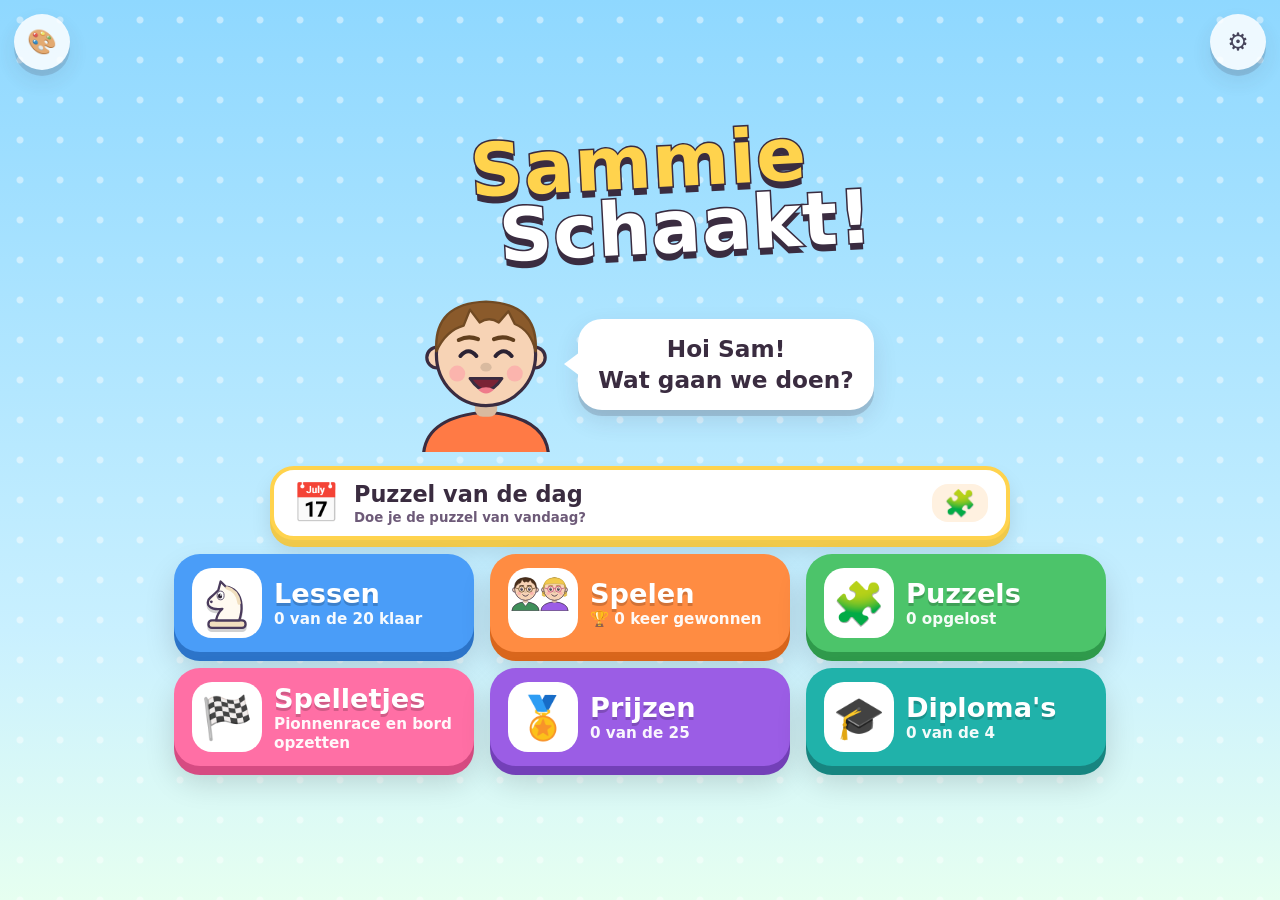
==== index.html @ c8fcab2c "Sammie Schaakt! - schaakapp voor Sam Lessen, puzzels, spelletjes en potjes tegen de familie. Werkt o" ====
<!doctype html>
<html lang="nl">
<head>
  <meta charset="utf-8">
  <meta name="viewport" content="width=device-width, initial-scale=1, maximum-scale=1, user-scalable=no, viewport-fit=cover">
  <meta name="theme-color" content="#5bc0eb">
  <!-- Niks van internet laden: alles staat in deze map -->
  <meta http-equiv="Content-Security-Policy" content="default-src 'self'; img-src 'self' data: blob:; style-src 'self' 'unsafe-inline'; script-src 'self'; connect-src 'none'">
  <title>Sammie Schaakt!</title>
  <link rel="icon" href="img/icon.svg" type="image/svg+xml">
  <link rel="manifest" href="manifest.json">
  <!-- iPad: als app op het beginscherm -->
  <link rel="apple-touch-icon" href="img/icon-180.png">
  <meta name="apple-mobile-web-app-capable" content="yes">
  <meta name="mobile-web-app-capable" content="yes">
  <meta name="apple-mobile-web-app-title" content="Schaakt!">
  <meta name="apple-mobile-web-app-status-bar-style" content="default">
  <!-- niet opnemen in zoekmachines -->
  <meta name="robots" content="noindex, nofollow">
  <link rel="stylesheet" href="css/style.css">
</head>
<body>
  <div id="app"></div>

  <script src="js/chess.js"></script>
  <script src="js/ai.js"></script>
  <script src="js/pieces.js"></script>
  <script src="js/avatars.js"></script>
  <script src="js/sound.js"></script>
  <script src="js/board.js"></script>
  <script src="js/family.js"></script>
  <script src="js/lessons.js"></script>
  <script src="js/puzzles.js"></script>
  <script src="js/app.js"></script>
  <script src="js/editor.js"></script>
  <script src="js/parents.js"></script>
  <script src="js/extras.js"></script>
  <script src="js/main.js"></script>
</body>
</html>
---- css/style.css ----
/* =========================================================
   Sammie Schaakt! - vormgeving
   ========================================================= */
:root {
  --ink: #3a2c40;
  --ink-soft: #6d5a78;
  --sky1: #8fd8ff;
  --sky2: #c9f0ff;
  --paper: #fffdf7;
  --green: #4cc46a;
  --green-d: #2f9a4b;
  --blue: #4a9df8;
  --blue-d: #2c74c9;
  --orange: #ff8c42;
  --orange-d: #d9661c;
  --red: #ff5d6c;
  --red-d: #cf3443;
  --yellow: #ffd34d;
  --grey: #c9c2d3;
  --grey-d: #9c93aa;
  --light-sq: #fff1d0;
  --dark-sq: #7fc26d;
  --frame: #8a5a3c;
  --radius: 22px;
  --shadow: 0 6px 0 rgba(58, 44, 64, .18), 0 10px 24px rgba(58, 44, 64, .12);
  font-family: "Nunito", "Varela Round", "Arial Rounded MT Bold", "Segoe UI", system-ui, sans-serif;
  color: var(--ink);
  -webkit-tap-highlight-color: transparent;
}

* { box-sizing: border-box; }
html, body { margin: 0; height: 100%; }
body {
  background:
    radial-gradient(circle at 20px 20px, rgba(255, 255, 255, .45) 3px, transparent 4px) 0 0 / 40px 40px,
    linear-gradient(180deg, var(--sky1), var(--sky2) 70%, #e6fff0);
  background-attachment: fixed;
  overscroll-behavior: none;
  user-select: none;
  -webkit-user-select: none;
  touch-action: manipulation;
}
button { font: inherit; color: inherit; cursor: pointer; border: 0; background: none; touch-action: manipulation; }
button:disabled { opacity: .45; cursor: default; }

.screen {
  min-height: 100vh;
  min-height: 100dvh;
  padding: max(12px, env(safe-area-inset-top)) 16px max(16px, env(safe-area-inset-bottom));
  display: flex;
  flex-direction: column;
}

/* ---------- algemene knoppen ---------- */
.btn {
  padding: 14px 26px;
  border-radius: 18px;
  font-weight: 900;
  font-size: 1.25rem;
  color: #fff;
  background: var(--c, var(--blue));
  box-shadow: 0 6px 0 var(--cd, var(--blue-d));
  transition: transform .08s, box-shadow .08s;
  text-shadow: 0 2px 0 rgba(0, 0, 0, .15);
}
.btn:active { transform: translateY(5px); box-shadow: 0 1px 0 var(--cd, var(--blue-d)); }
.btn.green { --c: var(--green); --cd: var(--green-d); }
.btn.blue { --c: var(--blue); --cd: var(--blue-d); }
.btn.orange { --c: var(--orange); --cd: var(--orange-d); }
.btn.red { --c: var(--red); --cd: var(--red-d); }
.btn.grey { --c: var(--grey); --cd: var(--grey-d); color: var(--ink); text-shadow: none; }
.btn.huge { font-size: 1.6rem; padding: 18px 40px; }
.pulse { animation: pulse 1.2s ease-in-out infinite; }
@keyframes pulse { 50% { transform: scale(1.07); } }

.round-btn, .corner-btn {
  width: 56px; height: 56px;
  border-radius: 50%;
  background: #fff;
  font-size: 1.8rem;
  font-weight: 900;
  box-shadow: var(--shadow);
  flex: none;
}
.round-btn:active, .corner-btn:active { transform: translateY(3px); }
.corner-btn { position: absolute; top: 14px; right: 14px; font-size: 1.5rem; opacity: .85; }

.topbar { display: flex; align-items: center; gap: 14px; margin-bottom: 12px; }
.topbar .title {
  flex: 1;
  text-align: center;
  font-size: clamp(1.2rem, 3.2vw, 1.9rem);
  font-weight: 900;
  color: #fff;
  text-shadow: 0 3px 0 rgba(44, 116, 201, .55);
}
.spacer { width: 56px; flex: none; }

.bubble {
  position: relative;
  background: #fff;
  border-radius: 24px;
  padding: 14px 20px;
  font-size: clamp(1.1rem, 2.4vw, 1.45rem);
  font-weight: 800;
  line-height: 1.35;
  box-shadow: var(--shadow);
}

.bob { animation: bob 2.6s ease-in-out infinite; }
@keyframes bob { 50% { transform: translateY(-8px); } }
.shake { animation: shake .45s; }
@keyframes shake { 20%, 60% { transform: translateX(-8px) rotate(-3deg); } 40%, 80% { transform: translateX(8px) rotate(3deg); } }

/* ---------- HOME ---------- */
.home { align-items: center; justify-content: center; gap: 18px; position: relative; text-align: center; }
.logo { margin: 0; line-height: .9; transform: rotate(-3deg); }
.logo span { display: block; font-size: clamp(3rem, 11vw, 6rem); font-weight: 900; letter-spacing: 1px; }
.logo .l1 { color: var(--yellow); -webkit-text-stroke: 3px var(--ink); paint-order: stroke fill; text-shadow: 0 7px 0 var(--ink); }
.logo .l2 { color: #fff; -webkit-text-stroke: 3px var(--ink); paint-order: stroke fill; text-shadow: 0 7px 0 var(--ink); margin-left: 1.2em; }
.hero { display: flex; align-items: center; gap: 12px; }
.hero-avatar { width: clamp(130px, 22vw, 200px); }
.hero-bubble::before {
  content: ""; position: absolute; left: -14px; top: 50%; margin-top: -12px;
  border: 12px solid transparent; border-right: 16px solid #fff; border-left: 0;
}
.home-buttons { display: flex; gap: 22px; flex-wrap: wrap; justify-content: center; }
.big-btn {
  display: flex; align-items: center; gap: 16px;
  min-width: min(340px, 90vw);
  padding: 18px 26px;
  border-radius: 30px;
  color: #fff;
  background: var(--c);
  box-shadow: 0 9px 0 var(--cd), 0 16px 30px rgba(0, 0, 0, .15);
  transition: transform .08s, box-shadow .08s;
  text-align: left;
}
.big-btn:active { transform: translateY(7px); box-shadow: 0 2px 0 var(--cd); }
.big-btn.blue { --c: var(--blue); --cd: var(--blue-d); }
.big-btn.orange { --c: var(--orange); --cd: var(--orange-d); }
.big-icon { width: 92px; height: 92px; background: #fff; border-radius: 24px; padding: 6px; flex: none; }
.big-icon.duo { display: flex; padding: 4px 0; }
.big-icon.duo > div { width: 50%; }
.big-icon.duo > div:last-child { margin-left: -6px; }
.big-text b { display: block; font-size: 2.2rem; font-weight: 900; text-shadow: 0 3px 0 rgba(0, 0, 0, .18); }
.big-text small { font-size: 1.05rem; font-weight: 800; opacity: .95; }

/* ---------- LESSEN-KAART ---------- */
.lesson-grid {
  display: grid;
  grid-template-columns: repeat(auto-fill, minmax(150px, 1fr));
  gap: 18px;
  max-width: 1000px;
  width: 100%;
  margin: 0 auto;
  padding-bottom: 30px;
}
.lesson-tile {
  position: relative;
  background: #fff;
  border-radius: var(--radius);
  padding: 14px 10px 12px;
  box-shadow: 0 7px 0 #d9cde6, 0 12px 20px rgba(0, 0, 0, .1);
  display: flex; flex-direction: column; align-items: center; gap: 4px;
  transition: transform .08s;
}
.lesson-tile:active { transform: translateY(5px); }
.lesson-tile .num {
  position: absolute; top: -10px; left: -6px;
  width: 38px; height: 38px; border-radius: 50%;
  background: var(--blue); color: #fff; font-weight: 900; font-size: 1.2rem;
  display: grid; place-items: center; box-shadow: 0 3px 0 var(--blue-d);
}
.tile-icon { width: 78px; height: 78px; }
.tile-title { font-weight: 900; font-size: 1.1rem; min-height: 2.6em; display: grid; place-items: center; text-align: center; }
.tile-state { font-size: 1.6rem; }
.lesson-tile.done { background: #fff9dc; box-shadow: 0 7px 0 #f0c94a, 0 12px 20px rgba(0, 0, 0, .1); }
.lesson-tile.done .num { background: var(--yellow); color: var(--ink); box-shadow: 0 3px 0 #d6a91c; }
.lesson-tile.locked { filter: grayscale(.9); opacity: .6; }

/* ---------- LES ---------- */
.progress { width: 120px; height: 18px; background: rgba(255, 255, 255, .6); border-radius: 10px; overflow: hidden; flex: none; }
.progress-fill { height: 100%; background: var(--green); border-radius: 10px; transition: width .4s; width: 0; }
.lesson-body {
  flex: 1;
  display: grid;
  grid-template-columns: minmax(260px, 1fr) auto;
  gap: 22px;
  align-items: center;
  max-width: 1200px;
  width: 100%;
  margin: 0 auto;
}
.teacher-col { display: flex; flex-direction: column; gap: 22px; align-items: stretch; }
.teacher { display: flex; flex-direction: column; align-items: center; gap: 10px; }
.teacher-face {
  width: clamp(90px, 14vw, 150px); height: clamp(90px, 14vw, 150px);
  background: #fff; border-radius: 50%; padding: 12px; box-shadow: var(--shadow);
}
.teacher-bubble { width: 100%; min-height: 90px; }
.teacher-bubble::before {
  content: ""; position: absolute; top: -14px; left: 50%; margin-left: -12px;
  border: 12px solid transparent; border-bottom: 16px solid #fff; border-top: 0;
}
.teacher-bubble.happy { background: #e7ffe9; }
.teacher-bubble.happy::before { border-bottom-color: #e7ffe9; }
.teacher-bubble.oops { background: #fff0e6; }
.teacher-bubble.oops::before { border-bottom-color: #fff0e6; }
.actions { display: flex; justify-content: center; gap: 12px; min-height: 70px; align-items: center; }
.stage { display: flex; justify-content: center; align-items: center; }

/* quiz */
.quiz { display: flex; gap: 18px; flex-wrap: wrap; justify-content: center; max-width: 560px; }
.quiz-btn {
  min-width: 150px; padding: 18px 22px;
  background: #fff; border-radius: var(--radius);
  font-size: 1.6rem; font-weight: 900;
  box-shadow: 0 7px 0 #d9cde6, 0 12px 20px rgba(0, 0, 0, .1);
  display: flex; flex-direction: column; align-items: center; gap: 6px;
}
.quiz-btn:active { transform: translateY(5px); }
.quiz-piece { width: 90px; height: 90px; }
.quiz-btn.right { background: #d9ffd9; box-shadow: 0 7px 0 var(--green-d); transform: scale(1.08); }
.quiz-btn.wrong { background: #ffe1e1; }

/* ---------- BORD ---------- */
.board-wrap {
  --bs: min(calc(100vh - 120px), 58vw, 720px);
  position: relative;
  width: var(--bs);
  height: var(--bs);
  padding: calc(var(--bs) * .025);
  background: var(--frame);
  border-radius: 22px;
  box-shadow: 0 8px 0 #5f3c26, 0 18px 30px rgba(0, 0, 0, .2);
  flex: none;
}
.board {
  width: 100%; height: 100%;
  display: grid;
  grid-template-columns: repeat(8, 1fr);
  grid-template-rows: repeat(8, 1fr);
  border-radius: 12px;
  overflow: hidden;
}
.sq { position: relative; }
.sq.light { background: var(--light-sq); }
.sq.dark { background: var(--dark-sq); }
.sq.last::before { content: ""; position: absolute; inset: 0; background: rgba(255, 211, 77, .45); }
.sq.selected::before { content: ""; position: absolute; inset: 0; background: rgba(255, 211, 77, .85); }
.sq.marked::before { content: ""; position: absolute; inset: 0; background: rgba(74, 157, 248, .45); animation: glow 1.3s ease-in-out infinite; }
.sq.hint::after { content: ""; position: absolute; inset: 4%; border: 5px solid var(--yellow); border-radius: 14px; animation: glow 1s ease-in-out infinite; z-index: 3; box-shadow: 0 0 14px var(--yellow); }
.sq.in-check::before { content: ""; position: absolute; inset: 0; background: radial-gradient(circle, rgba(255, 60, 60, .9) 0%, rgba(255, 60, 60, .55) 45%, transparent 75%); animation: glow .9s ease-in-out infinite; }
@keyframes glow { 50% { opacity: .55; } }
.holder { position: absolute; inset: 0; }
.piece { position: absolute; inset: 0; padding: 5%; z-index: 2; will-change: transform; }
.piece-svg { width: 100%; height: 100%; display: block; filter: drop-shadow(0 3px 0 rgba(0, 0, 0, .18)); }
.dot { position: absolute; left: 35%; top: 35%; width: 30%; height: 30%; border-radius: 50%; background: rgba(58, 44, 64, .28); z-index: 1; }
.ring { position: absolute; inset: 4%; border-radius: 50%; border: 6px solid rgba(255, 93, 108, .75); z-index: 1; }
.star {
  position: absolute; inset: 0; display: grid; place-items: center;
  font-size: calc(var(--bs) * .085); color: var(--yellow);
  -webkit-text-stroke: 2px #c98a00; paint-order: stroke fill;
  animation: twinkle 1.4s ease-in-out infinite; z-index: 1;
}
@keyframes twinkle { 50% { transform: scale(1.15) rotate(8deg); } }
.burst { position: absolute; inset: 0; display: grid; place-items: center; font-size: calc(var(--bs) * .1); color: var(--yellow); z-index: 6; animation: burst .7s ease-out forwards; pointer-events: none; }
@keyframes burst { to { transform: scale(2.6) translateY(-30%); opacity: 0; } }
.coord { position: absolute; font-size: calc(var(--bs) * .022); font-weight: 900; opacity: .55; z-index: 1; }
.coord.rank { top: 3px; left: 4px; }
.coord.file { bottom: 2px; right: 5px; }
.sq.light .coord { color: #5d9a4e; }
.sq.dark .coord { color: #fff6dc; }

.banner {
  position: absolute; left: 50%; top: 42%;
  transform: translate(-50%, -50%) scale(.6);
  opacity: 0; pointer-events: none;
  z-index: 20;
  background: #fff; border-radius: 22px; padding: 14px 24px;
  font-size: clamp(1.1rem, 2.6vw, 1.6rem); font-weight: 900; text-align: center;
  box-shadow: var(--shadow);
  width: max-content; max-width: 90%;
  transition: transform .25s cubic-bezier(.3, 1.6, .5, 1), opacity .2s;
}
.banner.show { opacity: 1; transform: translate(-50%, -50%) scale(1); }
.banner.warn { background: var(--red); color: #fff; }
.banner.good { background: #e7ffe9; }

/* ---------- TEGENSTANDER KIEZEN ---------- */
.opp-grid {
  display: grid;
  grid-template-columns: repeat(auto-fill, minmax(210px, 1fr));
  gap: 22px;
  max-width: 1100px; width: 100%; margin: 0 auto; padding-bottom: 30px;
}
.opp-card {
  background: #fff; border-radius: 28px; padding: 18px 14px 16px;
  box-shadow: 0 8px 0 #d9cde6, 0 14px 24px rgba(0, 0, 0, .12);
  display: flex; flex-direction: column; align-items: center; gap: 6px; text-align: center;
  transition: transform .08s;
}
.opp-card:not(.soon):active { transform: translateY(6px); }
.opp-avatar { width: 150px; }
.opp-name { font-size: 1.9rem; font-weight: 900; }
.opp-stars { color: var(--yellow); font-size: 1.6rem; -webkit-text-stroke: 1.5px #c98a00; letter-spacing: 2px; }
.opp-stars span { color: #eee; -webkit-text-stroke: 1.5px #ccc; }
.opp-intro { font-weight: 700; color: var(--ink-soft); font-size: 1.05rem; }
.opp-wins { font-weight: 900; font-size: 1.2rem; margin-top: 4px; }
.opp-card.soon { opacity: .7; background: rgba(255, 255, 255, .6); box-shadow: none; border: 4px dashed rgba(255, 255, 255, .9); }
.opp-avatar.mystery {
  width: 150px; height: 165px; display: grid; place-items: center;
  font-size: 5rem; font-weight: 900; color: #fff; background: var(--grey); border-radius: 50% 50% 40% 40%;
}

/* ---------- POTJE ---------- */
.game-body {
  flex: 1;
  display: grid;
  grid-template-columns: auto minmax(240px, 380px);
  grid-template-rows: auto 1fr;
  grid-template-areas: "board opp" "board me";
  gap: 18px 26px;
  justify-content: center;
  align-items: start;
}
.board-zone { grid-area: board; }
.opp-side { grid-area: opp; }
.me-side { grid-area: me; align-self: end; }
.game .board-wrap { --bs: min(calc(100vh - 110px), calc(100vw - 320px), 760px); }
.side { display: flex; flex-direction: column; gap: 14px; }
.player-card {
  display: flex; align-items: center; gap: 12px;
  background: #fff; border-radius: 26px; padding: 10px 16px 10px 10px; box-shadow: var(--shadow);
}
.pc-avatar { width: 96px; flex: none; }
.pc-name { font-size: 1.6rem; font-weight: 900; }
.captured { display: flex; flex-wrap: wrap; min-height: 30px; }
.captured span { width: 28px; height: 28px; margin-right: -6px; }
.opp-bubble { opacity: 0; transform: scale(.7); transition: all .25s cubic-bezier(.3, 1.6, .5, 1); transform-origin: 30px 0; }
.opp-bubble.show { opacity: 1; transform: scale(1); }
.opp-bubble::before {
  content: ""; position: absolute; top: -14px; left: 40px;
  border: 12px solid transparent; border-bottom: 16px solid #fff; border-top: 0;
}
.turn { text-align: center; font-weight: 900; font-size: 1.35rem; padding: 10px; border-radius: 16px; background: rgba(255, 255, 255, .7); }
.turn.mine { background: var(--green); color: #fff; animation: pulse 1.6s ease-in-out infinite; }
.turn.wait { background: rgba(255, 255, 255, .7); }
.game-buttons { display: grid; grid-template-columns: repeat(3, 1fr); gap: 10px; }
.tool {
  background: #fff; border-radius: 20px; padding: 10px 4px 8px;
  font-weight: 900; font-size: 1.05rem;
  box-shadow: 0 6px 0 #d9cde6;
  display: flex; flex-direction: column; align-items: center;
}
.tool:active:not(:disabled) { transform: translateY(5px); box-shadow: 0 1px 0 #d9cde6; }
.tool .ti { font-size: 1.9rem; }

/* ---------- POP-UP ---------- */
.modal-back {
  position: fixed; inset: 0; z-index: 100;
  background: rgba(58, 44, 64, .45);
  display: grid; place-items: center; padding: 16px;
  animation: fade .2s;
}
@keyframes fade { from { opacity: 0; } }
.modal {
  background: var(--paper); border-radius: 30px; padding: 26px 28px;
  max-width: 520px; width: 100%; text-align: center;
  box-shadow: 0 10px 0 rgba(0, 0, 0, .2);
  animation: popin .35s cubic-bezier(.3, 1.6, .5, 1);
  max-height: 94vh; overflow: auto;
}
@keyframes popin { from { transform: scale(.6); opacity: 0; } }
.modal h2 { font-size: 2rem; margin: 6px 0 10px; }
.modal p { font-size: 1.2rem; font-weight: 700; }
.modal .quote { font-style: italic; color: var(--ink-soft); }
.modal-buttons { display: flex; flex-direction: column; gap: 14px; margin-top: 16px; }
.trophy { font-size: 5rem; animation: bob 1.5s ease-in-out infinite; }
.sticker { width: 130px; height: 130px; margin: 0 auto; background: var(--yellow); border-radius: 50%; padding: 14px; box-shadow: 0 6px 0 #d6a91c; animation: bob 1.5s ease-in-out infinite; }
.modal-avatar { width: 120px; margin: 0 auto; }
.text-input {
  font: inherit; font-size: 1.5rem; font-weight: 800;
  padding: 10px 16px; border-radius: 14px; border: 3px solid var(--grey);
  width: 100%; max-width: 260px; text-align: center; user-select: text; -webkit-user-select: text;
}
.text-input.wrong { border-color: var(--red); animation: shake .4s; }

/* ---------- INSTELLINGEN ---------- */
.settings-body { max-width: 640px; width: 100%; margin: 0 auto; display: flex; flex-direction: column; gap: 16px; }
.card { background: #fff; border-radius: 22px; padding: 16px 22px; box-shadow: var(--shadow); }
.card h3 { margin: 0 0 10px; font-size: 1.4rem; }
.card label { display: block; font-weight: 800; font-size: 1.15rem; margin: 8px 0; }
.card .text-input { max-width: 100%; text-align: left; margin-top: 6px; }
.toggle input { width: 26px; height: 26px; vertical-align: middle; margin-right: 10px; }
.small { font-size: .95rem; color: var(--ink-soft); font-weight: 600; }
.card ul { font-weight: 700; padding-left: 22px; }


/* ---------- confetti ---------- */
.confetti { position: fixed; inset: 0; pointer-events: none; z-index: 200; overflow: hidden; }
.confetti i { position: absolute; top: -20px; width: 12px; height: 16px; animation: fall linear forwards; }
@keyframes fall { to { transform: translate(var(--x), 110vh) rotate(var(--r)); } }

/* ---------- STAAND scherm (tablet rechtop / telefoon) ---------- */
@media (orientation: portrait) {
  .lesson-body {
    grid-template-columns: 1fr;
    grid-template-areas: "teacher" "stage" "actions";
    align-content: start;
    gap: 14px;
  }
  .teacher-col { display: contents; }
  .teacher { grid-area: teacher; flex-direction: row; align-items: center; }
  .teacher-face { width: 90px; height: 90px; flex: none; }
  .teacher-bubble::before { top: 50%; left: -14px; margin: -12px 0 0; border: 12px solid transparent; border-right: 16px solid #fff; border-left: 0; }
  .teacher-bubble.happy::before { border-right-color: #e7ffe9; border-bottom-color: transparent; }
  .teacher-bubble.oops::before { border-right-color: #fff0e6; border-bottom-color: transparent; }
  .stage { grid-area: stage; }
  .actions { grid-area: actions; }
  .board-wrap { --bs: min(calc(100vw - 32px), calc(100vh - 330px), 720px); }

  .game-body {
    grid-template-columns: 1fr;
    grid-template-rows: auto auto auto;
    grid-template-areas: "opp" "board" "me";
    justify-items: center;
    gap: 12px;
  }
  .game .board-wrap { --bs: min(calc(100vw - 32px), calc(100vh - 400px), 760px); }
  .side { width: 100%; max-width: 760px; }
  .opp-side { flex-direction: row; align-items: center; }
  .opp-side .player-card { flex: none; }
  .opp-bubble { flex: 1; }
  .opp-bubble::before { top: 50%; left: -14px; margin-top: -12px; border: 12px solid transparent; border-right: 16px solid #fff; border-left: 0; }
  .me-side { display: grid; grid-template-columns: auto 1fr; grid-template-areas: "card buttons" "turn turn"; }
  .me-side .player-card { grid-area: card; }
  .me-side .game-buttons { grid-area: buttons; }
  .me-side .turn { grid-area: turn; }
  .pc-avatar { width: 70px; }
}

@media (max-height: 560px) and (orientation: landscape) {
  .logo span { font-size: 3rem; }
  .hero-avatar { width: 110px; }
}

/* =========================================================
   Uitbreiding: werelden, puzzels, prijzen, ladder
   ========================================================= */
.big-btn.green { --c: var(--green); --cd: var(--green-d); }
.big-btn.purple { --c: #9b5de5; --cd: #7340b8; }
.big-icon.emoji { display: grid; place-items: center; font-size: 3.4rem; }
.home-buttons { display: grid; grid-template-columns: repeat(2, minmax(0, 360px)); gap: 20px; }
.home-buttons .big-btn { min-width: 0; }
@media (max-width: 640px) { .home-buttons { grid-template-columns: 1fr; } }

/* werelden */
.worlds { max-width: 1000px; width: 100%; margin: 0 auto; display: flex; flex-direction: column; gap: 26px; padding-bottom: 30px; }
.world-title {
  margin: 0 0 14px; display: flex; align-items: center; gap: 12px; flex-wrap: wrap;
  color: #fff; font-size: 1.6rem; font-weight: 900;
  background: var(--wc); border-radius: 20px; padding: 10px 18px;
  box-shadow: 0 6px 0 rgba(0, 0, 0, .18);
}
.world-title span { background: #fff; color: var(--wc); border-radius: 12px; padding: 2px 12px; font-size: 1.1rem; }
.world-title small { margin-left: auto; font-size: 1.1rem; }
.world .lesson-grid { padding-bottom: 0; }
.world .lesson-tile .num { background: var(--wc); box-shadow: 0 3px 0 rgba(0, 0, 0, .2); }
.world-unlock { background: #fff6d6; border-radius: 14px; padding: 8px 12px; }

/* puzzels */
.puzzle-stars { display: flex; gap: 4px; font-size: 1.9rem; color: rgba(255, 255, 255, .8); flex: none; }
.puzzle-stars .got { color: var(--yellow); -webkit-text-stroke: 1.5px #c98a00; }
.puzzle-stars .half { color: var(--green); }
.puzzle-stars .now { color: #fff; animation: pulse 1.2s infinite; }
.big-stars { font-size: 3rem; color: var(--yellow); -webkit-text-stroke: 2px #c98a00; letter-spacing: 6px; }
.puzzle-lock { font-size: 6rem; }

/* prijzenkast */
.shelf {
  display: grid; grid-template-columns: repeat(auto-fill, minmax(150px, 1fr)); gap: 16px;
  max-width: 1100px; width: 100%; margin: 0 auto; padding-bottom: 30px;
}
.badge {
  background: rgba(255, 255, 255, .55); border-radius: 22px; padding: 14px 10px;
  display: flex; flex-direction: column; align-items: center; text-align: center; gap: 4px;
  border: 4px dashed rgba(255, 255, 255, .9);
}
.badge.got { background: #fff; border: 4px solid var(--yellow); box-shadow: 0 6px 0 #e3b52c, 0 10px 18px rgba(0, 0, 0, .1); }
.badge b { font-size: 1.05rem; }
.badge small { color: var(--ink-soft); font-weight: 700; }
.badge-emoji { width: 84px; height: 84px; display: grid; place-items: center; font-size: 3.2rem; border-radius: 50%; background: #fff6d6; }
.badge-emoji.mystery { background: var(--grey); color: #fff; font-weight: 900; }
.badge-avatar { width: 84px; }
.toast {
  position: fixed; top: 16px; left: 50%; z-index: 300;
  transform: translateX(-50%); display: flex; align-items: center; gap: 12px;
  background: #fff; border: 4px solid var(--yellow); border-radius: 22px; padding: 8px 20px 8px 10px;
  box-shadow: 0 8px 0 #e3b52c, 0 14px 30px rgba(0, 0, 0, .2);
  animation: toastin .45s cubic-bezier(.3, 1.6, .5, 1);
}
.toast .badge-emoji, .toast .badge-avatar { width: 60px; height: auto; font-size: 2.3rem; }
.toast .badge-emoji { height: 60px; }
.toast small { display: block; font-weight: 800; color: var(--orange-d); }
.toast b { font-size: 1.3rem; }
.toast.out { transition: opacity .4s, transform .4s; opacity: 0; transform: translate(-50%, -30px); }
@keyframes toastin { from { transform: translate(-50%, -80px); } }

/* ladder */
.opp-card { position: relative; }
.opp-step {
  position: absolute; top: -10px; left: -6px; width: 40px; height: 40px; border-radius: 50%;
  background: var(--orange); color: #fff; font-weight: 900; font-size: 1.2rem;
  display: grid; place-items: center; box-shadow: 0 3px 0 var(--orange-d);
}
.opp-card.locked { background: rgba(255, 255, 255, .6); box-shadow: none; }
.opp-card.locked .opp-avatar { filter: grayscale(1) brightness(.85); opacity: .6; }
.opp-card.locked .opp-step { background: var(--grey-d); box-shadow: none; }
.modal-avatar .piece-svg { width: 110px; height: 110px; margin: 0 auto; }
.world .lesson-grid { grid-template-columns: repeat(auto-fill, minmax(128px, 1fr)); gap: 14px; }
.world .tile-icon { width: 66px; height: 66px; }
.world .tile-title { font-size: 1rem; }

/* =========================================================
   Uitbreiding 2: spelers, puzzel van de dag, samen spelen,
   poppetjesmaker, ouderoverzicht
   ========================================================= */
button.hero-avatar { padding: 0; }
.switch-hint { display: block; font-size: .85rem; color: var(--ink-soft); margin-top: 4px; }

/* puzzel van de dag */
.daily-btn {
  display: flex; align-items: center; gap: 14px; width: min(740px, 100%);
  background: #fff; border-radius: 24px; padding: 10px 18px; text-align: left;
  box-shadow: 0 7px 0 #f0c94a, 0 12px 20px rgba(0, 0, 0, .1); border: 4px solid var(--yellow);
  animation: wiggle 2.6s ease-in-out infinite;
}
@keyframes wiggle { 0%, 80%, 100% { transform: none; } 85% { transform: rotate(-1deg) scale(1.02); } 90% { transform: rotate(1deg) scale(1.02); } }
.daily-btn.done { animation: none; border-color: #c9eccd; box-shadow: 0 7px 0 #9fd3a6; }
.daily-btn:active { transform: translateY(5px); }
.daily-cal { font-size: 2.4rem; }
.daily-text { flex: 1; }
.daily-text b { display: block; font-size: 1.4rem; }
.daily-text small { font-weight: 700; color: var(--ink-soft); }
.daily-streak { font-size: 1.6rem; font-weight: 900; background: #fff1e0; border-radius: 16px; padding: 4px 12px; }
.daily-streak.zero { filter: grayscale(1); opacity: .6; }
.streak-big { font-size: 2.2rem; font-weight: 900; color: var(--orange-d); }
.week { display: flex; justify-content: center; gap: 8px; margin: 10px 0; }
.wd { display: flex; flex-direction: column; align-items: center; font-weight: 800; font-size: .9rem; color: var(--ink-soft); }
.wd i { width: 38px; height: 38px; border-radius: 50%; background: #eee8f2; display: grid; place-items: center; font-style: normal; font-size: 1.3rem; }
.wd.on i { background: #ffe1c2; }
.wd.today i { outline: 3px solid var(--orange); }

/* samen spelen */
.together-btn {
  display: flex; align-items: center; gap: 18px; text-align: left;
  max-width: 1100px; width: 100%; margin: 0 auto 22px;
  background: linear-gradient(90deg, #fff, #e9fbef); border-radius: 26px; padding: 12px 22px;
  box-shadow: 0 7px 0 #9fd3a6, 0 12px 22px rgba(0, 0, 0, .1);
}
.together-btn:active { transform: translateY(5px); }
.together-btn b { display: block; font-size: 1.6rem; }
.together-btn small { font-weight: 700; color: var(--ink-soft); font-size: 1rem; }
.tg-icons { display: flex; align-items: center; gap: 6px; flex: none; }
.tg-icons > .avatar-svg { width: 64px; }
.tg-icons b { font-size: 1.8rem !important; color: var(--green-d); }
.tg-q { width: 58px; height: 58px; border-radius: 50%; background: var(--grey); color: #fff; font-weight: 900; font-size: 2rem; display: grid; place-items: center; }
.choose-sub { text-align: center; font-weight: 800; color: var(--ink); margin: -4px 0 16px; font-size: 1.15rem; }
.opp-grid.small { grid-template-columns: repeat(auto-fill, minmax(170px, 1fr)); }
.opp-grid.small .opp-avatar { width: 120px; }
.opp-grid.small .opp-name { font-size: 1.5rem; }
.player-card { transition: box-shadow .2s, transform .2s; }
.player-card.active { box-shadow: 0 0 0 5px var(--green), var(--shadow); }
.turn.black { background: #4b3f6b; }
.duo-avatars { display: flex; justify-content: center; gap: 10px; }
.duo-avatars > div { width: 110px; }
.duo-avatars > div:last-child { width: 80px; align-self: flex-end; }

/* spelers */
.opp-card.profile.current { box-shadow: 0 0 0 5px var(--green), 0 8px 0 #d9cde6; }
.opp-avatar.mystery { margin: 0 auto; }
.card-actions { display: flex; gap: 8px; flex-wrap: wrap; justify-content: center; margin-top: 6px; }
.small-btn { font-size: 1rem; padding: 8px 14px; border-radius: 14px; }

/* poppetjesmaker */
.editor-body { display: grid; grid-template-columns: minmax(260px, 340px) 1fr; gap: 20px; max-width: 1100px; width: 100%; margin: 0 auto; align-items: start; }
.editor-preview { position: sticky; top: 12px; display: flex; flex-direction: column; align-items: center; gap: 12px; }
.ed-avatar { width: 220px; }
.ed-moods { display: grid; grid-template-columns: repeat(6, 1fr); gap: 4px; width: 100%; }
.mood-btn { background: #f6f1fa; border-radius: 12px; padding: 2px; }
.ed-name { width: 100%; }
.ed-title { font-size: 1.6rem; font-weight: 900; }
.ed-buttons { display: flex; flex-direction: column; gap: 12px; width: 100%; margin-top: 12px; }
.editor-controls h4 { margin: 16px 0 8px; font-size: 1.15rem; }
.hair-grid { display: grid; grid-template-columns: repeat(auto-fill, minmax(84px, 1fr)); gap: 8px; }
.hair-btn { background: #f6f1fa; border-radius: 16px; padding: 4px 4px 6px; border: 3px solid transparent; font-weight: 800; font-size: .9rem; }
.hair-btn.on { border-color: var(--blue); background: #e6f1ff; }
.hair-btn span { display: block; }
.swatches { display: flex; flex-wrap: wrap; gap: 8px; }
.swatch { width: 44px; height: 44px; border-radius: 50%; border: 3px solid #fff; box-shadow: 0 0 0 2px #d9cde6; }
.swatch.on { box-shadow: 0 0 0 4px var(--blue); transform: scale(1.1); }
.chips { display: flex; flex-wrap: wrap; gap: 8px; }
.chips.center { justify-content: center; }
.chip { padding: 9px 16px; border-radius: 999px; background: #f1ecf6; font-weight: 800; font-size: 1.05rem; border: 3px solid transparent; }
.chip.on { background: #e6f1ff; border-color: var(--blue); }

/* ouders */
.settings-body.wide { max-width: 900px; }
.player-head { display: flex; align-items: center; gap: 16px; }
.ph-avatar { width: 84px; flex: none; }
.player-head h3 { margin: 0; }
.hub { display: grid; grid-template-columns: repeat(3, 1fr); gap: 12px; }
.hub-btn { background: #fff; border-radius: 22px; padding: 14px 10px; box-shadow: var(--shadow); display: flex; flex-direction: column; align-items: center; gap: 2px; }
.hub-btn:active { transform: translateY(4px); }
.hub-btn span { font-size: 2.2rem; }
.hub-btn b { font-size: 1.2rem; }
.hub-btn small { color: var(--ink-soft); font-weight: 700; text-align: center; }
.tiles { display: grid; grid-template-columns: repeat(auto-fit, minmax(150px, 1fr)); gap: 12px; }
.tile { background: #fff; border-radius: 20px; padding: 12px 16px; box-shadow: var(--shadow); }
.tile small { display: block; font-weight: 800; color: var(--ink-soft); }
.tile b { font-size: 2rem; font-weight: 900; }
.tile b span { font-size: 1rem; color: var(--ink-soft); font-weight: 800; }
.tips { margin: 0; padding-left: 22px; font-weight: 600; line-height: 1.5; }
.skill-bars { display: flex; flex-direction: column; gap: 10px; }
.skill-row { display: grid; grid-template-columns: 210px 1fr 110px; align-items: center; gap: 12px; padding: 2px 4px; border-radius: 10px; }
.skill-row:hover { background: #f6f1fa; }
.sk-label { font-weight: 800; }
.sk-flag { font-style: normal; font-size: .8rem; background: #fff1e0; color: var(--orange-d); border-radius: 8px; padding: 1px 6px; white-space: nowrap; }
.sk-track { height: 16px; background: #eee8f2; border-radius: 4px; overflow: hidden; }
.sk-fill { display: block; height: 100%; background: var(--green-d); border-radius: 0 4px 4px 0; }
.sk-val { font-weight: 900; text-align: right; }
.sk-val small { color: var(--ink-soft); font-weight: 700; }
.two-col { display: grid; grid-template-columns: 1fr 1fr; gap: 16px; }
.games { width: 100%; border-collapse: collapse; font-weight: 700; }
.games th, .games td { text-align: left; padding: 6px 8px; border-bottom: 1px solid #eee8f2; }
.games th { color: var(--ink-soft); font-size: .9rem; }

@media (max-width: 760px) {
  .editor-body { grid-template-columns: 1fr; }
  .editor-preview { position: static; }
  .hub { grid-template-columns: 1fr; }
  .two-col { grid-template-columns: 1fr; }
  .skill-row { grid-template-columns: 1fr 90px; }
  .sk-track { grid-column: 1 / -1; grid-row: 2; }
}

/* niveaukiezer in de poppetjesmaker */
.avatar-svg { width: 100%; height: auto; display: block; }
.level-grid { display: grid; grid-template-columns: repeat(auto-fill, minmax(150px, 1fr)); gap: 8px; }
.level-btn {
  display: grid; grid-template-columns: auto 1fr; grid-template-areas: "nr stars" "txt txt";
  align-items: center; gap: 2px 8px; text-align: left;
  background: #f6f1fa; border-radius: 16px; padding: 8px 10px; border: 3px solid transparent;
}
.level-btn b { grid-area: nr; font-size: 1.5rem; font-weight: 900; }
.level-btn .lv-stars { grid-area: stars; color: var(--yellow); -webkit-text-stroke: 1px #c98a00; }
.level-btn small { grid-area: txt; font-weight: 700; color: var(--ink-soft); line-height: 1.2; }
.level-btn.on { border-color: var(--orange); background: #fff1e0; }
.opp-custom { position: absolute; top: 8px; right: 10px; font-size: .8rem; font-weight: 900; color: var(--orange-d); background: #fff1e0; border-radius: 8px; padding: 2px 8px; }

/* 'Nu!'-label: wat is een goede volgende stap (alles is open) */
.now-tag {
  position: absolute; top: -12px; right: -6px; z-index: 2;
  background: var(--green); color: #fff; font-weight: 900; font-size: .95rem;
  padding: 3px 10px; border-radius: 12px; box-shadow: 0 3px 0 var(--green-d);
  animation: pulse 1.4s ease-in-out infinite;
}
.lesson-tile.now, .opp-card.now { box-shadow: 0 0 0 4px var(--green), 0 7px 0 #d9cde6; }

.btn.yellow { --c: var(--yellow); --cd: #d6a91c; color: var(--ink); text-shadow: none; }

/* =========================================================
   Uitbreiding 3: kleuren, spelletjes, terugkijken, diploma's
   ========================================================= */
/* bord volgt het gekozen kleurthema */
.board-wrap { box-shadow: 0 8px 0 var(--frame-d, #5f3c26), 0 18px 30px rgba(0, 0, 0, .2); }
.sq.light .coord { color: var(--dark-sq); }
.sq.dark .coord { color: var(--light-sq); }

/* startscherm: zes knoppen */
.corner-btn.left { right: auto; left: 14px; }
.big-btn.pink { --c: #ff6fa5; --cd: #d64b82; }
.big-btn.teal { --c: #20b2aa; --cd: #178580; }
.home { gap: 14px; }
.home .logo span { font-size: clamp(2.6rem, 8vw, 4.6rem); }
.home .hero-avatar { width: clamp(110px, 16vw, 160px); }
.home-buttons { grid-template-columns: repeat(3, minmax(0, 300px)); gap: 16px; }
.home .big-btn { padding: 14px 18px; gap: 12px; border-radius: 26px; }
.home .big-icon { width: 70px; height: 70px; border-radius: 20px; }
.home .big-icon.emoji { font-size: 2.6rem; }
.home .big-text b { font-size: 1.7rem; }
.home .big-text small { font-size: .95rem; }
@media (max-width: 900px) { .home-buttons { grid-template-columns: repeat(2, minmax(0, 340px)); } }
@media (max-width: 520px) { .home-buttons { grid-template-columns: 1fr; } }

/* kleuren kiezen */
.theme-body { display: grid; grid-template-columns: auto 1fr; gap: 22px; max-width: 1150px; width: 100%; margin: 0 auto; align-items: start; }
.theme-preview .board-wrap { --bs: min(46vw, calc(100vh - 140px), 520px); }
.theme-grid { display: grid; grid-template-columns: repeat(auto-fill, minmax(120px, 1fr)); gap: 10px; }
.theme-btn { background: #f6f1fa; border-radius: 18px; padding: 10px 8px; border: 4px solid transparent; font-weight: 900; font-size: 1.05rem; display: flex; flex-direction: column; align-items: center; gap: 6px; }
.theme-btn.on { border-color: var(--blue); background: #e6f1ff; }
.mini-board { display: grid; grid-template-columns: 1fr 1fr; width: 64px; height: 64px; border: 6px solid var(--f); border-radius: 10px; overflow: hidden; }
.mini-board i:nth-child(1), .mini-board i:nth-child(4) { background: var(--l); }
.mini-board i:nth-child(2), .mini-board i:nth-child(3) { background: var(--d); }
.mini-pieces { display: flex; }
.mini-pieces .piece-svg { width: 52px; height: 52px; }
.theme-options h4 { margin: 6px 0 10px; font-size: 1.3rem; }
@media (orientation: portrait) {
  .theme-body { grid-template-columns: 1fr; justify-items: center; }
  .theme-preview .board-wrap { --bs: min(calc(100vw - 32px), 50vh, 520px); }
}

/* spelletjes */
.games-grid { display: grid; grid-template-columns: repeat(auto-fit, minmax(300px, 1fr)); gap: 22px; max-width: 1000px; width: 100%; margin: 0 auto; }
.game-card { background: #fff; border-radius: 28px; padding: 20px; box-shadow: 0 8px 0 #d9cde6, 0 14px 24px rgba(0, 0, 0, .12); display: flex; flex-direction: column; align-items: center; text-align: center; gap: 8px; }
.game-card h3 { margin: 4px 0 0; font-size: 1.8rem; }
.game-card p { margin: 0; font-weight: 700; color: var(--ink-soft); font-size: 1.1rem; }
.game-card small { font-weight: 800; color: var(--ink-soft); }
.gc-pic { display: flex; gap: 4px; }
.gc-pic .piece-svg { width: 70px; height: 70px; }
.gc-buttons { display: flex; gap: 12px; flex-wrap: wrap; justify-content: center; margin: 6px 0; }

/* bord opzetten */
.setup-col { display: flex; flex-direction: column; align-items: center; gap: 14px; }
.setup-col .board-wrap { --bs: min(calc(100vh - 260px), 52vw, 640px); }
.tray { display: flex; flex-wrap: wrap; justify-content: center; gap: 6px; max-width: 640px; background: rgba(255, 255, 255, .7); border-radius: 20px; padding: 8px; min-height: 70px; }
.tray-piece { width: 58px; height: 58px; border-radius: 14px; background: #fff; box-shadow: 0 4px 0 #d9cde6; padding: 3px; border: 3px solid transparent; }
.tray-piece.on { border-color: var(--yellow); background: #fff6d6; transform: translateY(-4px); }
.tray-empty { font-weight: 900; font-size: 1.3rem; align-self: center; padding: 0 12px; }
@media (orientation: portrait) { .setup-col .board-wrap { --bs: min(calc(100vw - 32px), calc(100vh - 470px), 640px); } }

/* diploma's */
.dip-grid { display: grid; grid-template-columns: repeat(auto-fill, minmax(220px, 1fr)); gap: 18px; max-width: 1000px; width: 100%; margin: 0 auto; }
.dip-card { background: rgba(255, 255, 255, .6); border: 4px dashed rgba(255, 255, 255, .95); border-radius: 26px; padding: 18px 12px; display: flex; flex-direction: column; align-items: center; gap: 6px; text-align: center; }
.dip-card.got { background: #fff; border: 5px solid var(--dc); box-shadow: 0 7px 0 rgba(0, 0, 0, .12); }
.dip-card b { font-size: 1.25rem; }
.dip-card small { font-weight: 800; color: var(--ink-soft); }
.dip-icon { font-size: 3.4rem; }
.dip-card:not(.got) .dip-icon { filter: grayscale(1); opacity: .6; }
.diploma-screen .topbar .btn { flex: none; }
.diploma {
  width: min(1000px, 100%); aspect-ratio: 297 / 210; margin: 0 auto;
  background: #fffdf5; border-radius: 10px; padding: 2.2%;
  box-shadow: 0 10px 30px rgba(0, 0, 0, .2);
  container-type: inline-size;
}
.dip-inner {
  height: 100%; border: 1.2cqw double var(--dc); border-radius: 1.5cqw; padding: 2.5cqw 3cqw;
  display: flex; flex-direction: column; justify-content: space-between;
  background:
    radial-gradient(circle at 0 0, color-mix(in srgb, var(--dc) 18%, transparent) 0 9cqw, transparent 9.2cqw),
    radial-gradient(circle at 100% 100%, color-mix(in srgb, var(--dc) 18%, transparent) 0 9cqw, transparent 9.2cqw);
}
.dip-head { text-align: center; }
.dip-title { font-size: 7cqw; font-weight: 900; color: var(--dc); letter-spacing: .4cqw; line-height: 1; text-shadow: 0 .4cqw 0 rgba(0, 0, 0, .12); }
.dip-app { font-size: 2.2cqw; font-weight: 900; color: var(--ink-soft); }
.dip-main { display: grid; grid-template-columns: 16cqw 1fr 13cqw; align-items: center; gap: 2cqw; }
.dip-av { width: 100%; }
.dip-av.pim { background: #fff; border-radius: 50%; padding: 1.5cqw; box-shadow: 0 .5cqw 0 rgba(0, 0, 0, .1); }
.dip-text { text-align: center; }
.dip-text p { margin: .6cqw 0; font-size: 2.1cqw; font-weight: 700; }
.dip-name { font-size: 6cqw; font-weight: 900; color: var(--ink); border-bottom: .4cqw solid var(--dc); display: inline-block; padding: 0 3cqw; line-height: 1.2; }
.dip-lessons { display: flex; flex-wrap: wrap; justify-content: center; gap: .6cqw; margin-top: 1cqw; }
.dip-lessons span { font-size: 1.4cqw; font-weight: 800; background: color-mix(in srgb, var(--dc) 15%, #fff); border-radius: 1cqw; padding: .3cqw 1cqw; }
.dip-foot { display: flex; align-items: flex-end; justify-content: space-between; font-size: 1.7cqw; font-weight: 700; }
.dip-pieces { display: flex; }
.dip-pieces .piece-svg { width: 4.5cqw; height: 4.5cqw; }
.dip-sign { display: flex; flex-direction: column; align-items: center; }
.dip-sign span { font-family: "Segoe Script", "Comic Sans MS", cursive; font-size: 3.4cqw; color: #2c74c9; transform: rotate(-6deg); line-height: 1; }
.dip-sign small { border-top: .2cqw solid var(--ink-soft); padding-top: .3cqw; font-size: 1.3cqw; color: var(--ink-soft); }

@media print {
  @page { size: A4 landscape; margin: 0; }
  html, body { background: #fff !important; }
  body * { visibility: hidden; }
  .diploma, .diploma * { visibility: visible; }
  .diploma { position: fixed; left: 0; top: 0; width: 297mm; height: 210mm; aspect-ratio: auto; border-radius: 0; box-shadow: none; padding: 6mm; }
  * { -webkit-print-color-adjust: exact; print-color-adjust: exact; }
  .confetti, .toast { display: none !important; }
}

/* =========================================================
   Telefoon (iPhone e.d.): compacter, twee kolommen
   ========================================================= */
@media (max-width: 520px) {
  .screen { padding-left: 12px; padding-right: 12px; }
  .round-btn, .corner-btn { width: 46px; height: 46px; font-size: 1.4rem; }
  .corner-btn { top: 10px; right: 10px; }
  .corner-btn.left { left: 10px; }
  .topbar { gap: 8px; }
  .topbar .title { font-size: 1.15rem; }
  .spacer { width: 46px; }
  .bubble { font-size: 1.05rem; padding: 12px 16px; }

  /* startscherm */
  .home { gap: 10px; padding-top: 56px; }
  .home .logo span { font-size: 2.5rem; }
  .home .logo .l2 { margin-left: .8em; }
  .home .hero-avatar { width: 92px; }
  .home .hero-bubble { font-size: 1rem; }
  .daily-btn { padding: 8px 12px; gap: 10px; border-radius: 20px; }
  .daily-cal { font-size: 1.8rem; }
  .daily-text b { font-size: 1.1rem; }
  .daily-text small { font-size: .85rem; }
  .daily-streak { font-size: 1.2rem; padding: 2px 8px; }
  .home-buttons { grid-template-columns: repeat(2, minmax(0, 1fr)); gap: 12px; width: 100%; }
  .home .big-btn { flex-direction: column; text-align: center; padding: 12px 8px 14px; gap: 6px; border-radius: 22px; }
  .home .big-icon { width: 58px; height: 58px; border-radius: 16px; }
  .home .big-icon.emoji { font-size: 2.1rem; }
  .home .big-text b { font-size: 1.35rem; }
  .home .big-text small { font-size: .8rem; }

  /* kaarten met mensen: twee naast elkaar */
  .opp-grid, .opp-grid.small { grid-template-columns: repeat(2, minmax(0, 1fr)); gap: 14px; }
  .opp-card { padding: 14px 8px 12px; border-radius: 22px; }
  .opp-avatar, .opp-grid.small .opp-avatar { width: 92px; }
  .opp-avatar.mystery { width: 92px; height: 100px; font-size: 3rem; }
  .opp-name, .opp-grid.small .opp-name { font-size: 1.3rem; }
  .opp-stars { font-size: 1.05rem; letter-spacing: 0; }
  .opp-intro { font-size: .85rem; }
  .opp-wins { font-size: 1rem; }
  .now-tag { font-size: .75rem; padding: 2px 7px; right: -4px; }
  .opp-step { width: 32px; height: 32px; font-size: 1rem; }
  .together-btn { padding: 10px 14px; gap: 10px; margin-bottom: 16px; }
  .together-btn b { font-size: 1.25rem; }
  .together-btn small { font-size: .85rem; }
  .tg-icons > .avatar-svg { width: 44px; }
  .tg-q { width: 40px; height: 40px; font-size: 1.4rem; }
  .choose-sub { font-size: 1rem; }

  /* potje */
  .player-card { padding: 6px 10px 6px 6px; border-radius: 20px; gap: 8px; }
  .pc-avatar { width: 56px; }
  .pc-name { font-size: 1.2rem; }
  .captured span { width: 20px; height: 20px; }
  .tool { padding: 8px 2px 6px; font-size: .9rem; border-radius: 16px; }
  .tool .ti { font-size: 1.5rem; }
  .turn { font-size: 1.1rem; padding: 8px; }
  .game .board-wrap { --bs: min(calc(100vw - 24px), calc(100vh - 330px), 760px); }
  .board-wrap { --bs: min(calc(100vw - 24px), calc(100vh - 300px), 720px); }

  /* lessen */
  .teacher-face { width: 70px; height: 70px; padding: 8px; }
  .teacher-bubble { min-height: 0; }
  .btn.huge { font-size: 1.3rem; padding: 14px 26px; }
  .btn { font-size: 1.1rem; padding: 12px 18px; }
  .quiz-btn { min-width: 120px; font-size: 1.3rem; }
  .world-title { font-size: 1.25rem; }

  /* bord opzetten */
  .tray-piece { width: 44px; height: 44px; }
  .setup-col .board-wrap { --bs: min(calc(100vw - 24px), calc(100vh - 420px), 640px); }

  /* spelletjes, prijzen, diploma's */
  .gc-pic .piece-svg { width: 54px; height: 54px; }
  .game-card h3 { font-size: 1.5rem; }
  .shelf { grid-template-columns: repeat(2, minmax(0, 1fr)); gap: 12px; }
  .modal { padding: 20px 18px; }
  .modal h2 { font-size: 1.6rem; }
}
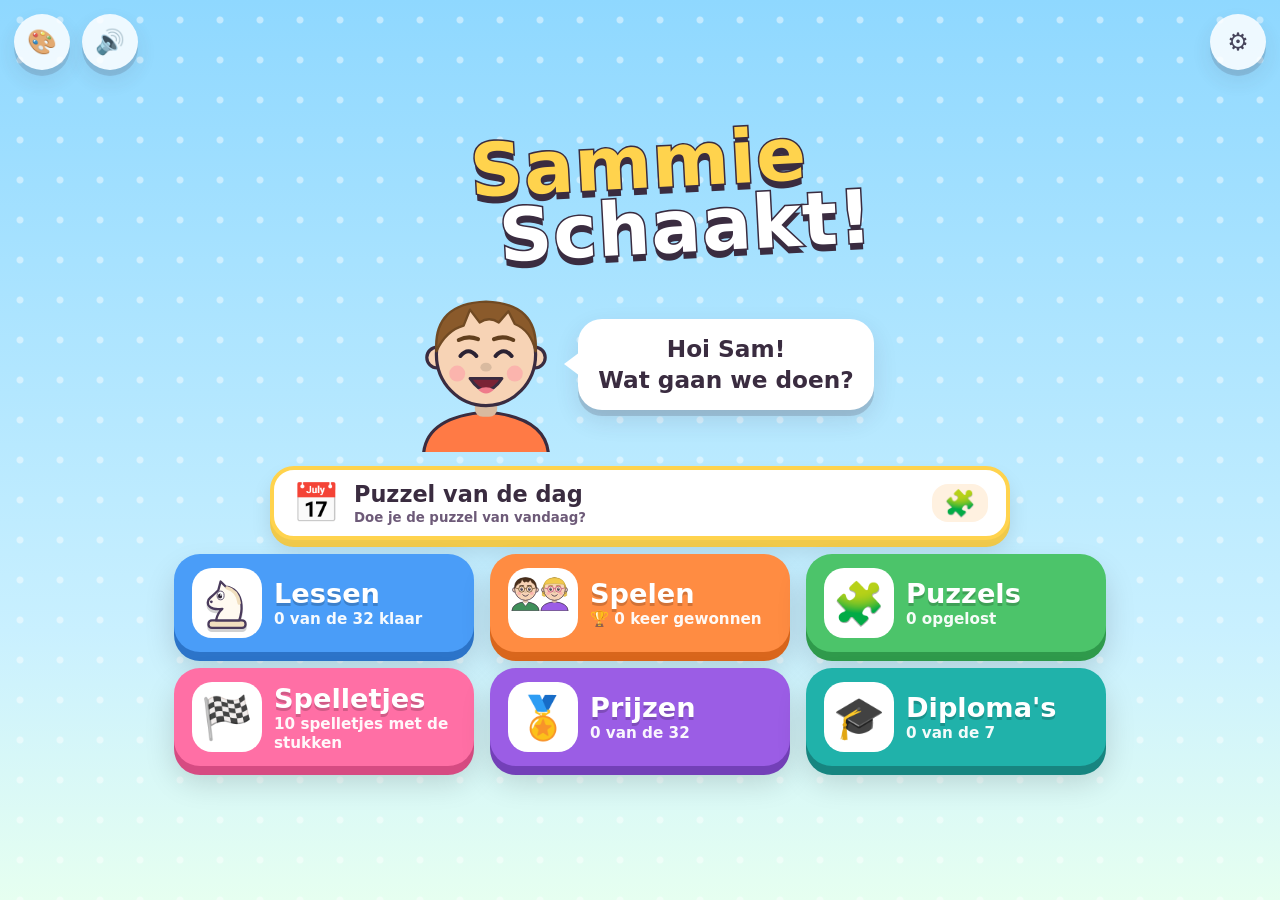
==== commit 91508c4d: "8 nieuwe spelletjes en een vaste geluidknop op elk scherm Spelletjes: vakjesjacht, paardensprong-doo" ====
--- a/index.html
+++ b/index.html
@@ -35,6 +35,7 @@
   <script src="js/editor.js"></script>
   <script src="js/parents.js"></script>
   <script src="js/extras.js"></script>
+  <script src="js/games.js"></script>
   <script src="js/main.js"></script>
 </body>
 </html>
--- a/css/style.css
+++ b/css/style.css
@@ -93,6 +93,8 @@
   font-weight: 900;
   color: #fff;
   text-shadow: 0 3px 0 rgba(44, 116, 201, .55);
+  /* altijd één regel: dan is de balk bovenin overal even hoog */
+  white-space: nowrap; overflow: hidden; text-overflow: ellipsis; min-width: 0;
 }
 .spacer { width: 56px; flex: none; }
 
@@ -186,6 +188,7 @@
   flex: 1;
   display: grid;
   grid-template-columns: minmax(260px, 1fr) auto;
+  grid-template-rows: minmax(0, 1fr); /* een hoge linkerkant duwt het bord niet weg */
   gap: 22px;
   align-items: center;
   max-width: 1200px;
@@ -207,26 +210,49 @@
 .teacher-bubble.happy::before { border-bottom-color: #e7ffe9; }
 .teacher-bubble.oops { background: #fff0e6; }
 .teacher-bubble.oops::before { border-bottom-color: #fff0e6; }
+/* voorlezen: tik op de ballon of op Pim om het nog eens te horen */
+.teacher-bubble, .teacher-face { cursor: pointer; }
+.say-again {
+  position: absolute; right: 10px; bottom: 6px;
+  font-size: 1rem; opacity: .55; pointer-events: none;
+}
 .actions { display: flex; justify-content: center; gap: 12px; min-height: 70px; align-items: center; }
 .stage { display: flex; justify-content: center; align-items: center; }
 
-/* quiz */
-.quiz { display: flex; gap: 18px; flex-wrap: wrap; justify-content: center; max-width: 560px; }
+/* quiz: ALLE antwoordknoppen zijn even groot (vaste breedte en hoogte),
+   met of zonder plaatje, met of zonder bordje ernaast. Lange tekst loopt door op een nieuwe regel. */
+.quiz {
+  --qw: 170px; --qh: 160px; --qp: 60px;
+  display: grid; grid-template-columns: repeat(auto-fit, var(--qw)); gap: 16px;
+  justify-content: center; max-width: 600px; width: 100%;
+}
 .quiz-btn {
-  min-width: 150px; padding: 18px 22px;
+  width: var(--qw); height: var(--qh); padding: 10px 12px; box-sizing: border-box;
   background: #fff; border-radius: var(--radius);
-  font-size: 1.6rem; font-weight: 900;
+  font-size: 1.3rem; font-weight: 900; line-height: 1.15; text-align: center;
   box-shadow: 0 7px 0 #d9cde6, 0 12px 20px rgba(0, 0, 0, .1);
-  display: flex; flex-direction: column; align-items: center; gap: 6px;
-}
+  display: flex; flex-direction: column; align-items: center; justify-content: center; gap: 6px;
+  overflow: hidden;
+}
+.quiz-btn, .quiz-btn span { color: var(--ink); }
+.quiz-btn span { overflow-wrap: anywhere; hyphens: auto; }
+.quiz-btn:not(:has(.quiz-piece)) { font-size: 1.6rem; } /* alleen tekst: grotere letters, zelfde knop */
 .quiz-btn:active { transform: translateY(5px); }
-.quiz-piece { width: 90px; height: 90px; }
-.quiz-btn.right { background: #d9ffd9; box-shadow: 0 7px 0 var(--green-d); transform: scale(1.08); }
+.quiz-piece { width: var(--qp); height: var(--qp); flex: none; }
+.quiz-btn.right { background: #d9ffd9; box-shadow: 0 7px 0 var(--green-d); }
 .quiz-btn.wrong { background: #ffe1e1; }
+.quiz > .btn { grid-column: 1 / -1; justify-self: center; } /* de 'Verder'-knop na een goed antwoord */
+/* heel laag scherm (telefoon dwars): kleinere knoppen, maar nog steeds allemaal even groot */
+@media (max-height: 500px) {
+  .quiz { --qw: 150px; --qh: 100px; --qp: 32px; gap: 10px; }
+  .quiz-btn { font-size: .95rem; padding: 6px 8px; gap: 3px; }
+  .quiz-btn:not(:has(.quiz-piece)) { font-size: 1.2rem; }
+}
 
 /* ---------- BORD ---------- */
 .board-wrap {
-  --bs: min(calc(100vh - 120px), 58vw, 720px);
+  /* één maat voor élk bord (les, puzzel, potje, spelletje): zo staat het bord overal op dezelfde plek */
+  --bs: min(calc(100vh - 120px), calc(100vw - 340px), 720px);
   position: relative;
   width: var(--bs);
   height: var(--bs);
@@ -318,17 +344,19 @@
 .game-body {
   flex: 1;
   display: grid;
-  grid-template-columns: auto minmax(240px, 380px);
-  grid-template-rows: auto 1fr;
-  grid-template-areas: "board opp" "board me";
-  gap: 18px 26px;
-  justify-content: center;
+  /* zelfde indeling als een les: mensen links, bord rechts */
+  grid-template-columns: minmax(240px, 1fr) auto;
+  grid-template-rows: auto minmax(0, 1fr);
+  grid-template-areas: "opp board" "me board";
+  gap: 22px;
   align-items: start;
-}
-.board-zone { grid-area: board; }
+  max-width: 1200px;
+  width: 100%;
+  margin: 0 auto;
+}
+.board-zone { grid-area: board; align-self: center; }
 .opp-side { grid-area: opp; }
 .me-side { grid-area: me; align-self: end; }
-.game .board-wrap { --bs: min(calc(100vh - 110px), calc(100vw - 320px), 760px); }
 .side { display: flex; flex-direction: column; gap: 14px; }
 .player-card {
   display: flex; align-items: center; gap: 12px;
@@ -407,28 +435,30 @@
 @media (orientation: portrait) {
   .lesson-body {
     grid-template-columns: 1fr;
-    grid-template-areas: "teacher" "stage" "actions";
+    grid-template-rows: none;
+    grid-template-areas: "teacher" "stage" "actions" "tray";
     align-content: start;
-    gap: 14px;
+    gap: 12px;
   }
   .teacher-col { display: contents; }
-  .teacher { grid-area: teacher; flex-direction: row; align-items: center; }
+  .teacher { grid-area: teacher; flex-direction: row; align-items: center; height: 120px; }
+  .teacher-bubble { max-height: 100%; overflow: hidden; }
   .teacher-face { width: 90px; height: 90px; flex: none; }
   .teacher-bubble::before { top: 50%; left: -14px; margin: -12px 0 0; border: 12px solid transparent; border-right: 16px solid #fff; border-left: 0; }
   .teacher-bubble.happy::before { border-right-color: #e7ffe9; border-bottom-color: transparent; }
   .teacher-bubble.oops::before { border-right-color: #fff0e6; border-bottom-color: transparent; }
   .stage { grid-area: stage; }
   .actions { grid-area: actions; }
-  .board-wrap { --bs: min(calc(100vw - 32px), calc(100vh - 330px), 720px); }
+  .board-wrap { --bs: min(calc(100vw - 32px), calc(100vh - 400px), 720px); }
 
   .game-body {
     grid-template-columns: 1fr;
     grid-template-rows: auto auto auto;
     grid-template-areas: "opp" "board" "me";
     justify-items: center;
+    align-content: start;
     gap: 12px;
   }
-  .game .board-wrap { --bs: min(calc(100vw - 32px), calc(100vh - 400px), 760px); }
   .side { width: 100%; max-width: 760px; }
   .opp-side { flex-direction: row; align-items: center; }
   .opp-side .player-card { flex: none; }
@@ -723,13 +753,12 @@
 .gc-buttons { display: flex; gap: 12px; flex-wrap: wrap; justify-content: center; margin: 6px 0; }
 
 /* bord opzetten */
-.setup-col { display: flex; flex-direction: column; align-items: center; gap: 14px; }
-.setup-col .board-wrap { --bs: min(calc(100vh - 260px), 52vw, 640px); }
-.tray { display: flex; flex-wrap: wrap; justify-content: center; gap: 6px; max-width: 640px; background: rgba(255, 255, 255, .7); border-radius: 20px; padding: 8px; min-height: 70px; }
+.tray { grid-area: tray; display: flex; flex-wrap: wrap; justify-content: center; gap: 6px; max-width: 640px; background: rgba(255, 255, 255, .7); border-radius: 20px; padding: 8px; min-height: 70px; }
 .tray-piece { width: 58px; height: 58px; border-radius: 14px; background: #fff; box-shadow: 0 4px 0 #d9cde6; padding: 3px; border: 3px solid transparent; }
 .tray-piece.on { border-color: var(--yellow); background: #fff6d6; transform: translateY(-4px); }
+.teacher-col .tray { gap: 4px; padding: 6px; }
+.teacher-col .tray-piece { width: 50px; height: 50px; }
 .tray-empty { font-weight: 900; font-size: 1.3rem; align-self: center; padding: 0 12px; }
-@media (orientation: portrait) { .setup-col .board-wrap { --bs: min(calc(100vw - 32px), calc(100vh - 470px), 640px); } }
 
 /* diploma's */
 .dip-grid { display: grid; grid-template-columns: repeat(auto-fill, minmax(220px, 1fr)); gap: 18px; max-width: 1000px; width: 100%; margin: 0 auto; }
@@ -771,15 +800,6 @@
 .dip-sign span { font-family: "Segoe Script", "Comic Sans MS", cursive; font-size: 3.4cqw; color: #2c74c9; transform: rotate(-6deg); line-height: 1; }
 .dip-sign small { border-top: .2cqw solid var(--ink-soft); padding-top: .3cqw; font-size: 1.3cqw; color: var(--ink-soft); }
 
-@media print {
-  @page { size: A4 landscape; margin: 0; }
-  html, body { background: #fff !important; }
-  body * { visibility: hidden; }
-  .diploma, .diploma * { visibility: visible; }
-  .diploma { position: fixed; left: 0; top: 0; width: 297mm; height: 210mm; aspect-ratio: auto; border-radius: 0; box-shadow: none; padding: 6mm; }
-  * { -webkit-print-color-adjust: exact; print-color-adjust: exact; }
-  .confetti, .toast { display: none !important; }
-}
 
 /* =========================================================
    Telefoon (iPhone e.d.): compacter, twee kolommen
@@ -838,20 +858,20 @@
   .tool { padding: 8px 2px 6px; font-size: .9rem; border-radius: 16px; }
   .tool .ti { font-size: 1.5rem; }
   .turn { font-size: 1.1rem; padding: 8px; }
-  .game .board-wrap { --bs: min(calc(100vw - 24px), calc(100vh - 330px), 760px); }
-  .board-wrap { --bs: min(calc(100vw - 24px), calc(100vh - 300px), 720px); }
+  .board-wrap { --bs: min(calc(100vw - 24px), calc(100vh - 330px), 720px); }
 
   /* lessen */
   .teacher-face { width: 70px; height: 70px; padding: 8px; }
   .teacher-bubble { min-height: 0; }
   .btn.huge { font-size: 1.3rem; padding: 14px 26px; }
   .btn { font-size: 1.1rem; padding: 12px 18px; }
-  .quiz-btn { min-width: 120px; font-size: 1.3rem; }
+  .quiz { --qw: 140px; --qh: 140px; --qp: 48px; gap: 12px; }
+  .quiz-btn { font-size: 1.1rem; }
+  .quiz-btn:not(:has(.quiz-piece)) { font-size: 1.35rem; }
   .world-title { font-size: 1.25rem; }
 
   /* bord opzetten */
   .tray-piece { width: 44px; height: 44px; }
-  .setup-col .board-wrap { --bs: min(calc(100vw - 24px), calc(100vh - 420px), 640px); }
 
   /* spelletjes, prijzen, diploma's */
   .gc-pic .piece-svg { width: 54px; height: 54px; }
@@ -860,3 +880,271 @@
   .modal { padding: 20px 18px; }
   .modal h2 { font-size: 1.6rem; }
 }
+
+.backup-buttons { display: flex; gap: 12px; flex-wrap: wrap; margin: 8px 0; }
+.file-label { display: inline-block; cursor: pointer; }
+
+/* halve sterren */
+.st { display: inline-block; }
+.st.full { color: var(--yellow); }
+.st.empty { color: #e6e1ea; -webkit-text-stroke-color: #cfc8d6; }
+.st.half {
+  background: linear-gradient(90deg, var(--yellow) 50%, #e6e1ea 50%);
+  -webkit-background-clip: text; background-clip: text; color: transparent;
+}
+.opp-stars span { -webkit-text-stroke: inherit; }
+.lv-stars .st { -webkit-text-stroke: 1px #c98a00; }
+
+/* pion veranderen */
+.promo-grid { display: grid; grid-template-columns: repeat(4, 1fr); gap: 10px; margin-top: 8px; }
+.promo-btn { background: #f6f1fa; border-radius: 18px; padding: 8px 4px; display: flex; flex-direction: column; align-items: center; font-weight: 900; box-shadow: 0 5px 0 #d9cde6; }
+.promo-btn:active { transform: translateY(4px); box-shadow: 0 1px 0 #d9cde6; }
+.promo-btn .piece-svg { width: 70px; height: 70px; }
+.promo-btn:first-child { background: #fff6d6; box-shadow: 0 5px 0 #e3b52c; }
+
+/* bord blijft stil staan: vegen op het bord schuift de pagina niet */
+.board { touch-action: none; -webkit-user-select: none; user-select: none; -webkit-touch-callout: none; }
+html, body { overscroll-behavior: none; }
+/* teksten veranderen van lengte: geef ze vaste ruimte, zodat het bord niet verspringt */
+.teacher-bubble { min-height: calc(3 * 1.35em + 28px); display: flex; align-items: center; }
+.captured { flex-wrap: nowrap; overflow: hidden; max-width: 100%; }
+@media (orientation: portrait) {
+  .teacher-bubble { min-height: calc(3 * 1.35em + 24px); }
+  .opp-side { height: 120px; overflow: hidden; }
+  .opp-bubble { max-height: 100%; overflow: hidden; display: -webkit-box; -webkit-line-clamp: 3; -webkit-box-orient: vertical; }
+}
+@media (max-width: 520px) {
+  .opp-side, .lesson .teacher { height: 92px; }
+  .opp-bubble { font-size: .95rem; padding: 8px 12px; }
+}
+
+/* =========================================================
+   Feestelijk diploma
+   ========================================================= */
+.print-tip { text-align: center; font-weight: 700; color: var(--ink); margin: -4px 0 10px; }
+.diploma {
+  background:
+    radial-gradient(circle, #ff5d8f 0 2px, transparent 3px) 0 0 / 46px 46px,
+    radial-gradient(circle, #4cc9f0 0 2px, transparent 3px) 23px 23px / 46px 46px,
+    #fffdf5;
+}
+.dip-inner {
+  position: relative; overflow: hidden;
+  border: 1.4cqw solid var(--dc); border-radius: 2cqw;
+  box-shadow: inset 0 0 0 .5cqw #fff, inset 0 0 0 .9cqw #ffd34d;
+  background: radial-gradient(ellipse at center, #fffef8 55%, #fff6dc 100%);
+  padding: 1.5cqw 3cqw 2cqw;
+}
+.dip-bunting { position: absolute; top: 0; left: 0; right: 0; display: flex; justify-content: space-between; padding: 0 1cqw; }
+.dip-bunting i { width: 4.2cqw; height: 4.6cqw; clip-path: polygon(0 0, 100% 0, 50% 100%); }
+.dip-spark { position: absolute; font-size: 2.6cqw; color: #ffd34d; -webkit-text-stroke: .15cqw #c98a00; animation: twinkle 1.6s ease-in-out infinite; }
+.dip-head { position: relative; margin-top: 3.4cqw; }
+.dip-ribbon { display: flex; justify-content: center; margin-bottom: .6cqw; }
+.dip-ribbon span {
+  position: relative; background: var(--dc); color: #fff; font-weight: 900; font-size: 2.2cqw;
+  padding: .5cqw 4cqw; border-radius: .6cqw; text-shadow: 0 .2cqw 0 rgba(0, 0, 0, .2);
+}
+.dip-ribbon span::before, .dip-ribbon span::after {
+  content: ""; position: absolute; top: .8cqw; width: 2.5cqw; height: 100%;
+  background: color-mix(in srgb, var(--dc) 75%, #000); z-index: -1;
+}
+.dip-ribbon span::before { left: -1.6cqw; clip-path: polygon(0 0, 100% 0, 100% 100%, 0 100%, 40% 50%); }
+.dip-ribbon span::after { right: -1.6cqw; clip-path: polygon(0 0, 100% 0, 60% 50%, 100% 100%, 0 100%); }
+.dip-title { font-size: 7.5cqw; }
+.dip-app { font-size: 2cqw; letter-spacing: .1cqw; }
+.dip-main { grid-template-columns: 15cqw 1fr 14cqw; }
+.dip-medal { width: 100%; transform: rotate(8deg); }
+.dip-medal-svg { width: 100%; height: auto; display: block; filter: drop-shadow(0 .5cqw 0 rgba(0, 0, 0, .15)); }
+.dip-text p { font-size: 2.2cqw; }
+.dip-name { font-size: 7cqw; color: var(--dc); text-shadow: 0 .35cqw 0 rgba(0, 0, 0, .12); border-bottom: .5cqw dotted #ffd34d; }
+.dip-date { font-weight: 800; }
+.dip-sign { flex-direction: row; gap: 1cqw; align-items: center; }
+.dip-sign > div:last-child { display: flex; flex-direction: column; align-items: center; }
+.dip-pim { width: 5.5cqw; background: #fff; border-radius: 50%; padding: .5cqw; box-shadow: 0 .3cqw 0 rgba(0, 0, 0, .1); }
+
+/* Printen: precies één A4 liggend, alleen het diploma.
+   - Normaal: de printer krijgt 'A4 liggend' en het diploma vult de hele pagina.
+   - Negeert de browser/printer dat en print hij toch staand? Dan draait het diploma
+     een kwartslag, zodat het nog steeds liggend en groot op één A4 staat.
+   - Houdt de printer eigen marges aan? Het diploma schaalt mee (vw/vh = het printvlak)
+     en blijft altijd op één pagina. Alles is in cqw getekend, dus schaalt netjes mee. */
+@media print {
+  @page { size: A4 landscape; margin: 0; }
+  html, body {
+    width: 100% !important; height: 100% !important; min-height: 0 !important;
+    margin: 0 !important; padding: 0 !important; background: #fff !important; overflow: hidden !important;
+  }
+  body > *:not(#app) { display: none !important; }
+  #app { height: 100% !important; overflow: hidden !important; }
+  #app .diploma-screen {
+    display: block !important; position: relative !important; padding: 0 !important; margin: 0 !important;
+    width: 100vw !important; height: 100vh !important; min-height: 0 !important; overflow: hidden !important;
+    background: #fff !important;
+  }
+  #app .diploma-screen > *:not(.diploma) { display: none !important; }
+  .diploma {
+    --dw: min(100vw, 141.4vh, 297mm);            /* breedte: past altijd binnen de pagina */
+    --dh: calc(var(--dw) * 210 / 297);
+    position: absolute !important; left: 0; top: 0;
+    width: var(--dw) !important; height: var(--dh) !important; aspect-ratio: auto !important; max-width: none !important;
+    margin: 0 !important; border-radius: 0 !important; box-shadow: none !important; padding: 2% !important;
+    box-sizing: border-box !important;
+    transform: translate(calc((100vw - var(--dw)) / 2), calc((100vh - var(--dh)) / 2));
+    break-inside: avoid; page-break-inside: avoid; break-after: avoid; page-break-after: avoid;
+  }
+  .dip-spark { animation: none !important; }
+  * { -webkit-print-color-adjust: exact !important; print-color-adjust: exact !important; }
+}
+/* Staand papier (de printer negeert 'liggend'): diploma een kwartslag draaien.
+   Let op: een gewone @media (orientation) kijkt bij printen naar het venster, niet naar
+   het papier. Daarom een container-query op .diploma-screen, die precies het printvlak is. */
+@media print {
+  #app .diploma-screen { container: blad / size; }
+  @container blad (orientation: portrait) {
+    .diploma {
+      --dw: min(100vh, 141.4vw, 297mm);
+      transform-origin: 0 0;
+      transform: translate(calc((100vw + var(--dh)) / 2), calc((100vh - var(--dw)) / 2)) rotate(90deg);
+    }
+  }
+}
+
+/* puzzels: kies hoe moeilijk */
+.puz-levels { display: grid; gap: 22px; width: 100%; max-width: 640px; margin: 0 auto; }
+.puz-level { justify-content: flex-start; width: 100%; }
+.puz-level.last { outline: 5px solid #fff; outline-offset: 3px; }
+.puz-stars { flex: none; width: 120px; text-align: center; font-size: 1.9rem; letter-spacing: -2px; }
+.puz-level { min-width: 0; box-sizing: border-box; }
+.puz-level .big-text { min-width: 0; }
+@media (max-width: 520px) {
+  .puz-level { padding: 14px 14px; gap: 10px; }
+  .puz-stars { width: 64px; font-size: 1.15rem; letter-spacing: -3px; }
+  .puz-level .big-text b { font-size: 1.6rem; }
+  .puz-level .big-text small { font-size: .9rem; }
+}
+
+/* puzzelkaart */
+.sheet-link { text-align: center; margin-top: 26px; }
+.sheet-tools { display: flex; flex-wrap: wrap; gap: 10px; justify-content: center; margin-bottom: 14px; }
+.sheet { background: #fff; color: #222; max-width: 820px; width: 100%; margin: 0 auto; padding: 22px; border-radius: 16px;
+  box-shadow: 0 10px 30px rgba(0, 0, 0, .2); }
+.sheet-head { display: flex; justify-content: space-between; align-items: baseline; flex-wrap: wrap; gap: 8px;
+  border-bottom: 3px solid #9b5de5; padding-bottom: 6px; font-size: 1.1rem; }
+.sheet-head b { font-size: 1.5rem; }
+.sheet-tip { margin: 8px 0 10px; font-weight: 700; }
+.sheet-grid { display: grid; grid-template-columns: 1fr 1fr; gap: 14px 22px; }
+.sheet-card { display: flex; flex-direction: column; align-items: center; gap: 6px; break-inside: avoid; }
+.sheet-q { font-weight: 800; align-self: stretch; }
+.sheet-q b { display: inline-grid; place-items: center; width: 1.6em; height: 1.6em; border-radius: 50%; background: #9b5de5; color: #fff; margin-right: 4px; }
+.sheet-board .board-wrap { --bs: min(300px, 38vw); border-radius: 8px; box-shadow: none; }
+.sheet-board .board-wrap .coord { font-size: 9px; }
+.sheet-check { font-weight: 700; color: #555; }
+.sheet-answers { margin-top: 12px; padding-top: 6px; border-top: 2px dashed #bbb; font-size: .85rem; color: #555; }
+.sheet-answers span { margin-right: 10px; }
+@media print {
+  #app .sheet-screen { display: block !important; padding: 0 !important; min-height: 0 !important; background: #fff !important; }
+  #app .sheet-screen > *:not(.sheet):not(style) { display: none !important; }
+  .sheet { box-shadow: none; border-radius: 0; max-width: none; padding: 0; }
+  .sheet-grid { gap: 2mm 8mm; }
+  .sheet-board .board-wrap { --bs: min(78mm, 40vw, 22vh); }
+  .sheet-head b { font-size: 16pt; }
+  .sheet-q, .sheet-tip { font-size: 11pt; }
+}
+
+/* =========================================================
+   VASTE PLEK voor bord, Pim en knoppen (lessen, puzzels, spelletjes).
+   Wat er ook op het scherm staat (lange tekst, quiz, bak met stukken),
+   het bord, Pim en de knoppen schuiven niet.
+   ========================================================= */
+/* liggend: het bord staat in het midden (net als bij een potje); Pim en de knoppen beginnen
+   bovenaan, en extra's (quiz, stukkenbak) groeien naar beneden */
+.lesson .teacher-col { align-self: start; padding-top: 12px; }
+.lesson .teacher-bubble { min-height: 150px; display: flex; align-items: center; }
+.lesson .actions { align-items: flex-start; flex-wrap: wrap; }
+/* alle knoppen onder Pim even groot, op twee vaste plekken:
+   links 'Opnieuw' / 'Nog eens', rechts 'Hint' / 'Verder'. Zo komt 'Verder' precies waar 'Hint' stond. */
+.lesson .actions { display: grid; grid-template-columns: repeat(2, 180px); justify-content: center; column-gap: 12px; row-gap: 12px; }
+.lesson .actions > .btn { width: 100%; height: 60px; padding: 0 8px; display: inline-flex; align-items: center; justify-content: center; grid-row: 1; font-size: 1.25rem; white-space: nowrap; }
+.lesson .actions > #again, .lesson .actions > #replay { grid-column: 1; }
+.lesson .actions > #hintBtn, .lesson .actions > #next { grid-column: 2; }
+.lesson .actions > .quiz { grid-column: 1 / -1; }
+@media (max-width: 520px) { .lesson .actions { grid-template-columns: repeat(2, 150px); } .lesson .actions > .btn { font-size: 1.05rem; } }
+/* telefoon staand: Pims rij even hoog als die van de tegenstander bij een potje (92px) */
+@media (orientation: portrait) and (max-width: 520px) { .lesson .lesson-body { grid-template-rows: 92px auto 64px 104px; } .lesson .teacher-bubble.bubble { height: 88px; } }
+@media (orientation: portrait) {
+  /* vaste rijen: Pim, bord, knoppen, ruimte voor quiz/stukkenbak. Samen passen ze precies. */
+  .lesson-body { grid-template-rows: 120px auto 64px 104px; }
+  .lesson .teacher-bubble { min-height: 0; height: 104px; display: flex; align-items: center; }
+  .lesson .actions { height: 64px; min-height: 0; overflow: visible; position: relative; z-index: 2; }
+  .board-wrap { --bs: min(calc(100vw - 32px), calc(100vh - 430px), 720px); }
+}
+
+/* iPad: stukken niet als plaatje laten 'oppakken' door het systeem */
+.piece, .piece-svg, .board svg { -webkit-user-drag: none; user-drag: none; -webkit-touch-callout: none; }
+
+/* =========================================================
+   VASTE GELUIDKNOP (naast de terugknop) en het paneeltje
+   ========================================================= */
+#soundBtn.round-btn { font-size: 1.5rem; }
+.corner-btn.left2 { right: auto; left: 82px; }
+@media (max-width: 520px) { .corner-btn.left2 { left: 64px; } }
+.sound-panel {
+  position: fixed; z-index: 900;
+  display: flex; flex-direction: column; gap: 10px;
+  background: #fff; border-radius: 22px; padding: 12px;
+  box-shadow: 0 10px 30px rgba(0, 0, 0, .25);
+  animation: spIn .15s ease-out;
+}
+@keyframes spIn { from { transform: translateY(-6px); opacity: 0; } }
+.sp-btn {
+  display: grid; grid-template-columns: 44px 1fr auto; align-items: center; gap: 10px;
+  min-width: 250px; padding: 10px 14px; border-radius: 16px;
+  background: var(--grey); box-shadow: 0 4px 0 var(--grey-d);
+  font-size: 1.25rem; text-align: left; color: var(--ink);
+}
+.sp-btn span { font-size: 1.8rem; }
+.sp-btn i { font-style: normal; font-weight: 900; font-size: 1rem; padding: 4px 10px; border-radius: 10px; background: #fff; }
+.sp-btn.on { background: #dff7e4; box-shadow: 0 4px 0 #8fd19e; }
+.sp-btn.on i { color: #fff; background: var(--green); }
+.sp-btn:active { transform: translateY(3px); }
+
+/* =========================================================
+   NIEUWE SPELLETJES
+   ========================================================= */
+.games-grid { grid-template-columns: repeat(auto-fit, minmax(270px, 1fr)); max-width: 1180px; padding-bottom: 24px; }
+.game-card { padding: 16px; }
+.game-card h3 { font-size: 1.55rem; }
+.game-card p { font-size: 1rem; }
+.gc-pic .piece-svg { width: 58px; height: 58px; }
+.gc-emoji { font-size: 48px; line-height: 58px; }
+.hearts { width: 120px; flex: none; text-align: right; font-size: 1.5rem; letter-spacing: 2px; white-space: nowrap; }
+.progress.timer .progress-fill { transition: width .2s linear; background: var(--blue); }
+.progress.timer .progress-fill.low { background: var(--red); }
+/* mini-schaak: groter lettertype bij de coördinaten */
+.board.mini .coord { font-size: calc(var(--bs) * .03); }
+
+/* memory: kaartjes op de plek van het bord */
+.memory-wrap { background: var(--frame); }
+.memory { width: 100%; height: 100%; display: grid; grid-template-columns: repeat(4, 1fr); grid-template-rows: repeat(3, 1fr); gap: 3%; padding: 2%; }
+.mem-card { position: relative; border-radius: 14px; perspective: 600px; padding: 0; background: none; }
+.mem-card > span { position: absolute; inset: 0; border-radius: 14px; backface-visibility: hidden; -webkit-backface-visibility: hidden; transition: transform .35s; display: grid; place-items: center; box-shadow: 0 4px 0 rgba(0, 0, 0, .25); }
+.mem-back { background: linear-gradient(135deg, var(--blue), #9b5de5); color: #fff; font-size: calc(var(--bs) * .09); font-weight: 900; }
+.mem-front { background: #fff; transform: rotateY(180deg); padding: 6%; }
+.mem-card.up .mem-back { transform: rotateY(180deg); }
+.mem-card.up .mem-front { transform: rotateY(0); }
+.mem-card.done .mem-front { background: #e7ffe9; box-shadow: 0 0 0 4px var(--green); }
+.mem-card.peek { animation: glow .5s ease-in-out infinite; box-shadow: 0 0 0 5px var(--yellow); }
+.mem-piece { width: 80%; height: 80%; display: block; }
+.mem-piece .piece-svg { width: 100%; height: 100%; }
+.mc-grid { width: 100%; aspect-ratio: 1; display: grid; grid-template-columns: repeat(5, 1fr); border-radius: 6px; overflow: hidden; }
+.mc-grid span { position: relative; display: grid; place-items: center; }
+.mc-grid span.l { background: var(--light-sq); }
+.mc-grid span.d { background: var(--dark-sq); }
+.mc-grid .piece-svg { width: 100%; height: 100%; }
+.mc-dot { width: 45%; height: 45%; border-radius: 50%; background: rgba(58, 44, 64, .55); }
+.mc-hit { font-style: normal; font-weight: 900; color: var(--red); font-size: calc(var(--bs) * .025); }
+/* telefoon: smallere balk rechtsboven, dan past de titel naast de geluidknop */
+@media (max-width: 520px) {
+  .topbar .progress, .topbar .hearts { width: 64px; }
+  .topbar .hearts { font-size: .95rem; letter-spacing: 0; }
+}
